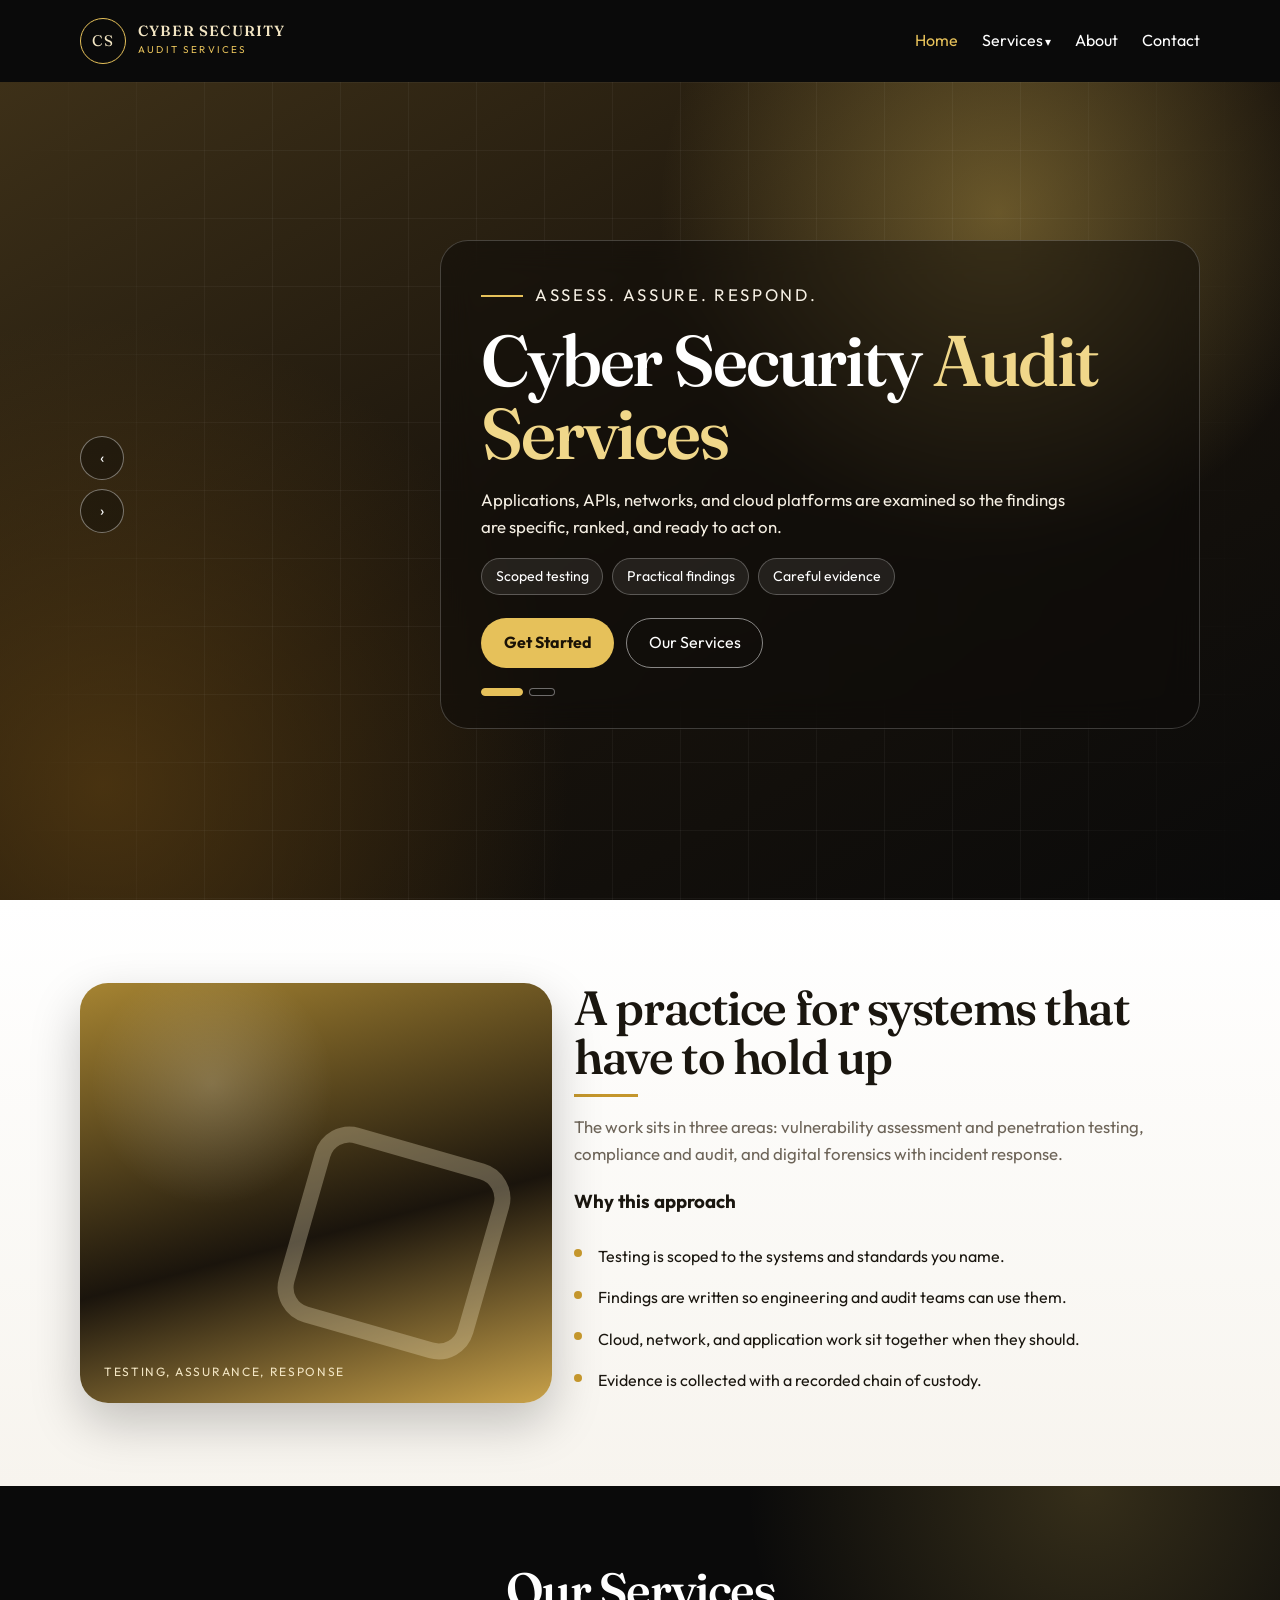
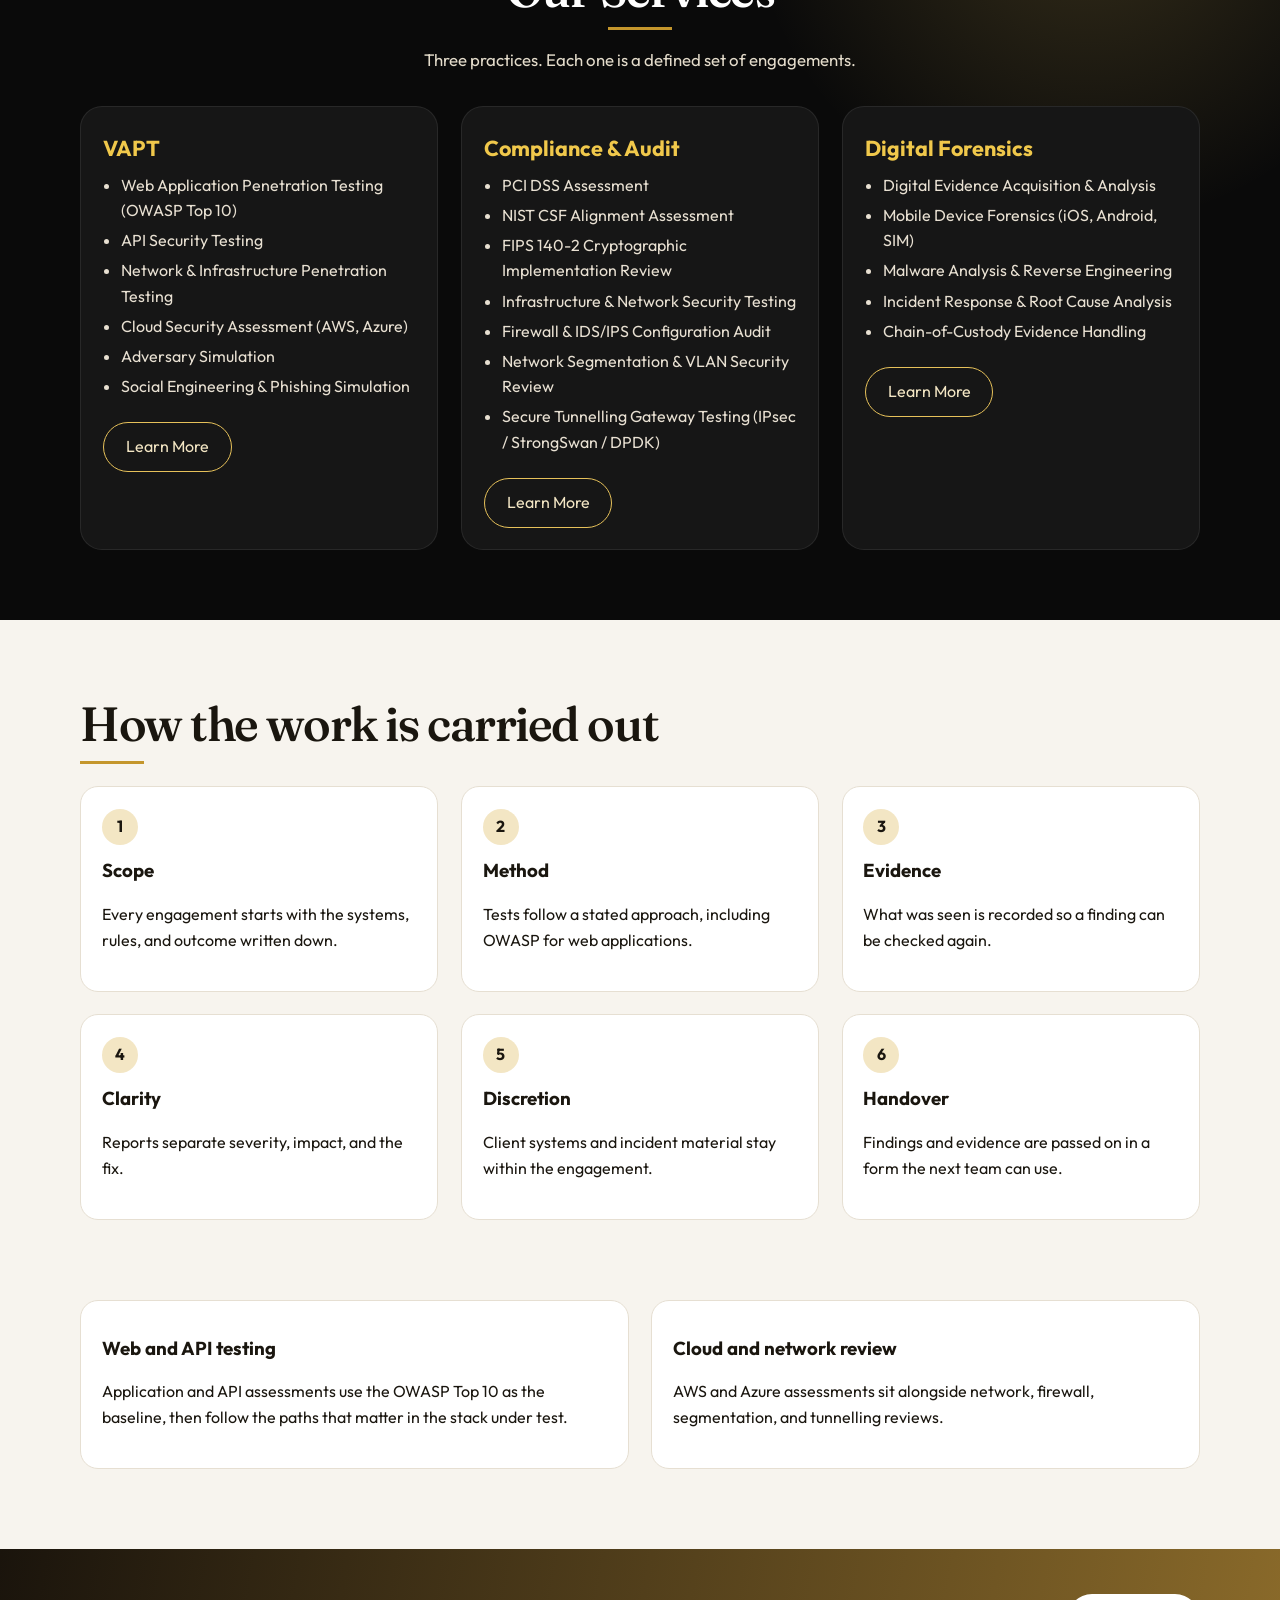
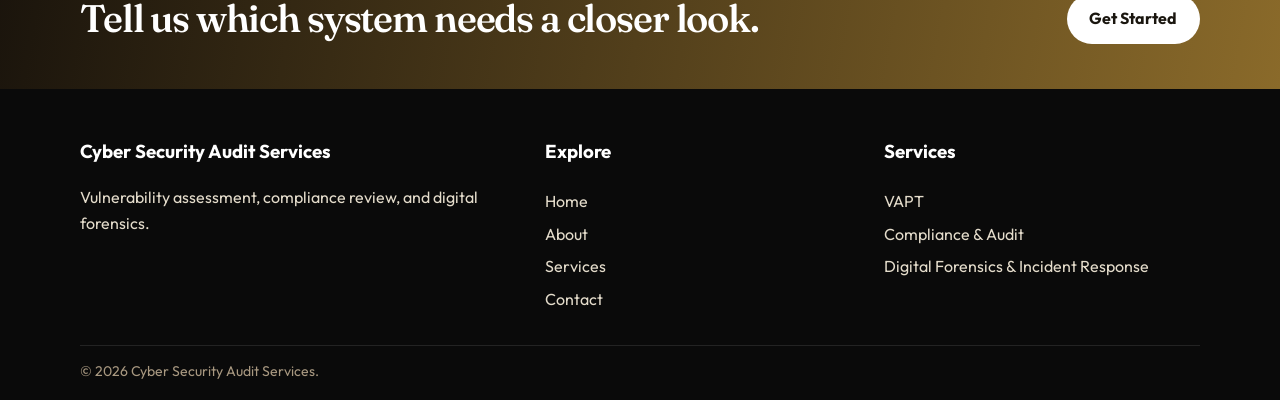
==== index.html @ 21116d9a "Publish the cyber security audit services site. Co-authored-by: Cursor <cursoragent@cursor.com>" ====
<!DOCTYPE html>
<html lang="en">
<head>
  <meta charset="UTF-8">
  <meta name="viewport" content="width=device-width, initial-scale=1">
  <title>Cyber Security Audit Services</title>
  <link rel="preconnect" href="https://fonts.googleapis.com">
  <link rel="preconnect" href="https://fonts.gstatic.com" crossorigin>
  <link href="https://fonts.googleapis.com/css2?family=Fraunces:opsz,wght@9..144,560&family=Outfit:wght@400;600;700&display=swap" rel="stylesheet">
  <link rel="stylesheet" href="css/styles.css">
</head>
<body>
  <header class="site-header">
    <div class="wrap">
      <a class="brand" href="index.html">
        <span class="mark">CS</span>
        <span class="word"><strong>CYBER SECURITY</strong><small>AUDIT SERVICES</small></span>
      </a>
      <button class="menu-toggle" type="button" aria-expanded="false" aria-label="Open menu">☰</button>
      <nav class="nav">
        <a class="active" href="index.html">Home</a>
        <div class="menu">
          <button type="button">Services</button>
          <div class="dropdown">
            <div class="submenu">
              <button type="button">Cyber Security Services</button>
              <div class="flyout">
                <a href="services.html#vapt">VAPT</a>
                <a href="services.html#compliance">Compliance &amp; Audit</a>
                <a href="services.html#forensics">Digital Forensics &amp; Incident Response</a>
              </div>
            </div>
          </div>
        </div>
        <a href="about.html">About</a>
        <a href="contact.html">Contact</a>
      </nav>
    </div>
  </header>

  <section class="hero">
    <div class="wrap hero-layout">
      <div class="slider-ui">
        <button type="button" data-slide="-1" aria-label="Previous slide">‹</button>
        <button type="button" data-slide="1" aria-label="Next slide">›</button>
      </div>
      <div class="hero-card">
        <article class="slide active">
          <p class="kicker">Assess. Assure. Respond.</p>
          <h1>Cyber Security <em>Audit Services</em></h1>
          <p>Applications, APIs, networks, and cloud platforms are examined so the findings are specific, ranked, and ready to act on.</p>
          <div class="pills">
            <span>Scoped testing</span>
            <span>Practical findings</span>
            <span>Careful evidence</span>
          </div>
        </article>
        <article class="slide">
          <p class="kicker">When something goes wrong</p>
          <h1>Forensics and response you can <em>stand behind</em></h1>
          <p>From acquisition through root cause, evidence stays intact and the account of an incident stays clear enough to use.</p>
          <div class="pills">
            <span>Mobile forensics</span>
            <span>Malware analysis</span>
            <span>Chain of custody</span>
          </div>
        </article>
        <div class="actions">
          <a class="btn btn-fill" href="contact.html">Get Started</a>
          <a class="btn btn-ghost" href="services.html">Our Services</a>
        </div>
        <div class="dots" aria-label="Slides">
          <button type="button" aria-current="true" aria-label="Slide 1"></button>
          <button type="button" aria-label="Slide 2"></button>
        </div>
      </div>
    </div>
  </section>

  <section class="welcome">
    <div class="wrap welcome-grid">
      <div class="panel"><span>Testing, assurance, response</span></div>
      <div>
        <h2>A practice for systems that have to hold up</h2>
        <hr class="rule">
        <p class="lead">The work sits in three areas: vulnerability assessment and penetration testing, compliance and audit, and digital forensics with incident response.</p>
        <h3>Why this approach</h3>
        <ul class="checks">
          <li>Testing is scoped to the systems and standards you name.</li>
          <li>Findings are written so engineering and audit teams can use them.</li>
          <li>Cloud, network, and application work sit together when they should.</li>
          <li>Evidence is collected with a recorded chain of custody.</li>
        </ul>
      </div>
    </div>
  </section>

  <section class="services">
    <div class="wrap">
      <div class="center">
        <h2>Our Services</h2>
        <hr class="rule">
        <p class="lead">Three practices. Each one is a defined set of engagements.</p>
      </div>
      <div class="service-grid">
        <article class="card">
          <h3>VAPT</h3>
          <ul>
            <li>Web Application Penetration Testing (OWASP Top 10)</li>
            <li>API Security Testing</li>
            <li>Network &amp; Infrastructure Penetration Testing</li>
            <li>Cloud Security Assessment (AWS, Azure)</li>
            <li>Adversary Simulation</li>
            <li>Social Engineering &amp; Phishing Simulation</li>
          </ul>
          <a class="btn btn-line" href="services.html#vapt">Learn More</a>
        </article>
        <article class="card">
          <h3>Compliance &amp; Audit</h3>
          <ul>
            <li>PCI DSS Assessment</li>
            <li>NIST CSF Alignment Assessment</li>
            <li>FIPS 140-2 Cryptographic Implementation Review</li>
            <li>Infrastructure &amp; Network Security Testing</li>
            <li>Firewall &amp; IDS/IPS Configuration Audit</li>
            <li>Network Segmentation &amp; VLAN Security Review</li>
            <li>Secure Tunnelling Gateway Testing (IPsec / StrongSwan / DPDK)</li>
          </ul>
          <a class="btn btn-line" href="services.html#compliance">Learn More</a>
        </article>
        <article class="card">
          <h3>Digital Forensics</h3>
          <ul>
            <li>Digital Evidence Acquisition &amp; Analysis</li>
            <li>Mobile Device Forensics (iOS, Android, SIM)</li>
            <li>Malware Analysis &amp; Reverse Engineering</li>
            <li>Incident Response &amp; Root Cause Analysis</li>
            <li>Chain-of-Custody Evidence Handling</li>
          </ul>
          <a class="btn btn-line" href="services.html#forensics">Learn More</a>
        </article>
      </div>
    </div>
  </section>

  <section class="principles">
    <div class="wrap">
      <h2>How the work is carried out</h2>
      <hr class="rule">
      <div class="principles-grid">
        <article class="principle"><div class="num">1</div><h3>Scope</h3><p>Every engagement starts with the systems, rules, and outcome written down.</p></article>
        <article class="principle"><div class="num">2</div><h3>Method</h3><p>Tests follow a stated approach, including OWASP for web applications.</p></article>
        <article class="principle"><div class="num">3</div><h3>Evidence</h3><p>What was seen is recorded so a finding can be checked again.</p></article>
        <article class="principle"><div class="num">4</div><h3>Clarity</h3><p>Reports separate severity, impact, and the fix.</p></article>
        <article class="principle"><div class="num">5</div><h3>Discretion</h3><p>Client systems and incident material stay within the engagement.</p></article>
        <article class="principle"><div class="num">6</div><h3>Handover</h3><p>Findings and evidence are passed on in a form the next team can use.</p></article>
      </div>
    </div>
  </section>

  <section class="spotlight">
    <div class="wrap split">
      <article class="feature">
        <h3>Web and API testing</h3>
        <p>Application and API assessments use the OWASP Top 10 as the baseline, then follow the paths that matter in the stack under test.</p>
      </article>
      <article class="feature">
        <h3>Cloud and network review</h3>
        <p>AWS and Azure assessments sit alongside network, firewall, segmentation, and tunnelling reviews.</p>
      </article>
    </div>
  </section>

  <section class="band">
    <div class="wrap">
      <h2>Tell us which system needs a closer look.</h2>
      <a class="btn btn-fill" href="contact.html">Get Started</a>
    </div>
  </section>

  <footer class="site-footer">
    <div class="wrap footer-grid">
      <div>
        <h3>Cyber Security Audit Services</h3>
        <p>Vulnerability assessment, compliance review, and digital forensics.</p>
      </div>
      <div>
        <h3>Explore</h3>
        <a href="index.html">Home</a>
        <a href="about.html">About</a>
        <a href="services.html">Services</a>
        <a href="contact.html">Contact</a>
      </div>
      <div>
        <h3>Services</h3>
        <a href="services.html#vapt">VAPT</a>
        <a href="services.html#compliance">Compliance &amp; Audit</a>
        <a href="services.html#forensics">Digital Forensics &amp; Incident Response</a>
      </div>
    </div>
    <div class="wrap legal">© 2026 Cyber Security Audit Services.</div>
  </footer>
  <script src="js/main.js"></script>
</body>
</html>
---- css/styles.css ----
:root {
  --ink: #1a160f;
  --deep: #0a0a0a;
  --navy: #111111;
  --panel: #161616;
  --steel: #c4962c;
  --steel-2: #e6c15a;
  --ice: #f3e6c4;
  --paper: #f7f4ee;
  --line: #e6dfd2;
  --muted: #6d6458;
  --white: #fbf8f2;
  --header: 82px;
  --shadow: 0 20px 50px rgba(0, 0, 0, 0.22);
}

* { box-sizing: border-box; }
html { scroll-behavior: smooth; }
body {
  margin: 0;
  color: var(--ink);
  background: var(--paper);
  font-family: Outfit, "Segoe UI", sans-serif;
  line-height: 1.6;
}
a { color: inherit; text-decoration: none; }
button, input, select, textarea { font: inherit; }
img { max-width: 100%; }

.wrap {
  width: min(1120px, calc(100% - 2.5rem));
  margin: 0 auto;
}

.site-header {
  position: sticky;
  top: 0;
  z-index: 30;
  height: var(--header);
  display: flex;
  align-items: center;
  overflow: visible;
  background: var(--deep);
  color: var(--white);
}
.site-header .wrap {
  display: flex;
  align-items: center;
  justify-content: space-between;
  gap: 1rem;
}
.brand {
  display: flex;
  align-items: center;
  gap: 0.75rem;
  color: var(--ice);
}
.mark {
  width: 46px;
  height: 46px;
  border: 1.5px solid var(--steel-2);
  border-radius: 50%;
  display: grid;
  place-items: center;
  font-family: Fraunces, Georgia, serif;
  font-size: 0.95rem;
  letter-spacing: 0.04em;
}
.brand strong {
  display: block;
  font-family: Fraunces, Georgia, serif;
  font-weight: 560;
  font-size: 0.92rem;
  letter-spacing: 0.08em;
  line-height: 1.05;
}
.brand small {
  display: block;
  margin-top: 0.15rem;
  letter-spacing: 0.22em;
  font-size: 0.62rem;
  color: var(--steel-2);
}
.nav {
  display: flex;
  align-items: center;
  gap: 1.5rem;
}
.nav > a, .menu > button {
  color: white;
  background: none;
  border: 0;
  padding: 0.35rem 0;
  cursor: pointer;
}
.nav > a:hover, .menu > button:hover, .nav > a.active { color: var(--steel-2); }
.menu { position: relative; }
.menu > button::after { content: " ▾"; font-size: 0.72rem; }
.menu::before {
  content: "";
  position: absolute;
  left: 0;
  right: 0;
  top: 100%;
  height: 0.85rem;
}
.dropdown {
  display: none;
  position: absolute;
  top: calc(100% + 0.55rem);
  right: 0;
  z-index: 80;
  min-width: 280px;
  padding: 0.45rem;
  background: white;
  color: var(--ink);
  border-radius: 14px;
  box-shadow: var(--shadow);
}
.menu:hover > .dropdown, .menu:focus-within > .dropdown, .menu.open > .dropdown { display: block; }
.dropdown a, .submenu > button {
  display: flex;
  justify-content: space-between;
  align-items: center;
  width: 100%;
  color: var(--ink);
  background: none;
  border: 0;
  text-align: left;
  padding: 0.7rem 0.8rem;
  border-radius: 10px;
  cursor: pointer;
}
.dropdown a:hover, .submenu > button:hover, .submenu:hover > button, .submenu.open > button {
  background: var(--paper);
  color: var(--steel);
}
.submenu > button::after { content: "›"; color: var(--steel); }
.flyout { display: none; padding: 0 0 0.25rem 0.45rem; }
.submenu:hover > .flyout, .submenu:focus-within > .flyout, .submenu.open > .flyout { display: grid; }
.menu-toggle {
  display: none;
  width: 44px;
  height: 44px;
  border-radius: 10px;
  border: 1px solid rgba(255,255,255,.28);
  background: transparent;
  color: white;
  cursor: pointer;
}

.hero {
  position: relative;
  min-height: calc(100vh - var(--header));
  display: grid;
  align-items: center;
  padding: 3.2rem 0 4rem;
  background:
    radial-gradient(circle at 78% 16%, rgba(230, 193, 90, 0.38), transparent 28%),
    radial-gradient(circle at 8% 86%, rgba(90, 62, 18, 0.72), transparent 34%),
    linear-gradient(150deg, #3d3018 0%, #1a140c 48%, #0a0a0a 100%);
  overflow: hidden;
}
.hero::before {
  content: "";
  position: absolute;
  inset: 0;
  background-image:
    linear-gradient(rgba(255,255,255,.045) 1px, transparent 1px),
    linear-gradient(90deg, rgba(255,255,255,.045) 1px, transparent 1px);
  background-size: 68px 68px;
  mask-image: linear-gradient(90deg, transparent, #000 18%, #000 80%, transparent);
}
.hero-layout {
  position: relative;
  display: grid;
  grid-template-columns: auto minmax(0, 760px);
  gap: 1.4rem;
  align-items: center;
}
.slider-ui { display: grid; gap: 0.55rem; }
.slider-ui button, .dots button {
  border: 1px solid rgba(255,255,255,.4);
  background: rgba(12, 10, 8, 0.4);
  color: white;
  cursor: pointer;
}
.slider-ui button {
  width: 44px;
  height: 44px;
  border-radius: 50%;
}
.hero-card {
  padding: 2.6rem 2.5rem 2rem;
  border-radius: 28px;
  background: rgba(12, 10, 8, 0.5);
  border: 1px solid rgba(255,255,255,.2);
  backdrop-filter: blur(16px);
  color: white;
}
.kicker {
  display: flex;
  align-items: center;
  gap: 0.75rem;
  margin: 0 0 0.9rem;
  color: var(--ice);
  letter-spacing: 0.16em;
  text-transform: uppercase;
  font-size: 0.76rem;
}
.kicker::before {
  content: "";
  width: 42px;
  height: 2px;
  background: var(--steel-2);
}
h1, h2 {
  font-family: Fraunces, Georgia, serif;
  font-weight: 560;
  letter-spacing: -0.03em;
  line-height: 1.02;
}
.hero h1 {
  margin: 0;
  font-size: clamp(2.7rem, 5.6vw, 4.6rem);
}
.hero h1 em, .page-hero h1 em {
  font-style: normal;
  color: #f0d78a;
}
.hero-card p { max-width: 38rem; color: #f6f0e4; font-size: 1.05rem; }
.pills { display: flex; flex-wrap: wrap; gap: 0.55rem; margin: 1.1rem 0 1.4rem; }
.pills span {
  border: 1px solid rgba(255,255,255,.25);
  background: rgba(255,255,255,.08);
  border-radius: 999px;
  padding: 0.4rem 0.85rem;
  font-size: 0.88rem;
}
.actions { display: flex; flex-wrap: wrap; gap: 0.75rem; }
.btn {
  display: inline-flex;
  align-items: center;
  justify-content: center;
  min-height: 48px;
  padding: 0.7rem 1.35rem;
  border-radius: 999px;
  border: 1.5px solid transparent;
  cursor: pointer;
}
.btn-fill { background: var(--steel-2); color: #1a1206; font-weight: 700; }
.btn-fill:hover { background: #f3d98a; }
.btn-ghost { border-color: rgba(255,255,255,.5); color: white; }
.btn-ghost:hover { background: rgba(255,255,255,.08); }
.btn-line { border-color: var(--steel-2); color: var(--ice); }
.btn-line:hover { background: rgba(230, 193, 90, 0.16); }
.dots { display: flex; gap: 0.4rem; margin-top: 1.3rem; }
.dots button { width: 26px; height: 8px; border-radius: 999px; }
.dots button[aria-current="true"] { width: 42px; background: var(--steel-2); border-color: var(--steel-2); }
.slide { display: none; }
.slide.active { display: block; }

.welcome { padding: 5.2rem 0; background: linear-gradient(#fff, var(--paper)); }
.welcome-grid, .split, .service-grid, .principles-grid, .detail-grid, .footer-grid {
  display: grid;
  gap: 1.4rem;
}
.welcome-grid { grid-template-columns: 0.86fr 1.14fr; align-items: center; }
.panel {
  min-height: 420px;
  border-radius: 28px;
  position: relative;
  overflow: hidden;
  box-shadow: var(--shadow);
  background:
    radial-gradient(circle at 28% 24%, rgba(255,255,255,.18), transparent 26%),
    linear-gradient(165deg, #a68432, #1a140c 58%, #c9a24a);
}
.panel::after {
  content: "";
  position: absolute;
  width: 170px;
  height: 170px;
  right: 12%;
  bottom: 14%;
  border: 16px solid rgba(243, 230, 196, 0.3);
  border-radius: 36px;
  transform: rotate(16deg);
}
.panel span {
  position: absolute;
  left: 1.5rem;
  bottom: 1.4rem;
  color: var(--ice);
  letter-spacing: 0.14em;
  text-transform: uppercase;
  font-size: 0.75rem;
}
h2 { margin: 0 0 0.75rem; font-size: clamp(2rem, 4vw, 3rem); }
.rule { width: 64px; height: 3px; border: 0; background: var(--steel); margin: 0 0 1rem; }
.lead { color: var(--muted); font-size: 1.05rem; }
.checks { list-style: none; margin: 1.2rem 0 0; padding: 0; }
.checks li { position: relative; padding: 0.5rem 0 0.5rem 1.5rem; }
.checks li::before {
  content: "";
  width: 8px;
  height: 8px;
  border-radius: 50%;
  background: var(--steel);
  position: absolute;
  left: 0;
  top: 0.85rem;
}

.services {
  padding: 5rem 0 4.4rem;
  color: white;
  background:
    radial-gradient(circle at 85% 0%, rgba(230, 193, 90, 0.2), transparent 26%),
    var(--deep);
}
.center { text-align: center; }
.center .rule { margin-inline: auto; }
.services .lead { color: #e4dccb; }
.service-grid { grid-template-columns: repeat(3, 1fr); margin-top: 2rem; }
.card {
  background: var(--panel);
  border: 1px solid rgba(255,255,255,.08);
  border-radius: 22px;
  padding: 1.5rem 1.4rem 1.3rem;
}
.card h3 { margin: 0 0 0.45rem; color: #f0c84b; font-size: 1.35rem; }
.card p, .card li { color: #e8e0d2; }
.card ul { margin: 0 0 1rem; padding-left: 1.1rem; }
.card li { margin: 0.28rem 0; }
.card .btn { margin-top: 0.4rem; }

.principles { padding: 5rem 0; }
.principles-grid { grid-template-columns: repeat(3, 1fr); margin-top: 1.4rem; }
.principle, .offer, .feature {
  background: white;
  border: 1px solid var(--line);
  border-radius: 18px;
}
.principle, .feature { padding: 1.35rem 1.3rem; }
.principle h3, .feature h3 { margin: 0.7rem 0 0.3rem; }
.num {
  width: 36px;
  height: 36px;
  border-radius: 50%;
  display: grid;
  place-items: center;
  background: var(--ice);
  color: var(--ink);
  font-weight: 700;
}
.spotlight { padding: 0 0 5rem; }
.split { grid-template-columns: 1fr 1fr; }

.band {
  background: linear-gradient(100deg, #1a140c, #8a6a2a);
  color: white;
  padding: 2.8rem 0;
}
.band .wrap { display: flex; justify-content: space-between; gap: 1rem; align-items: center; }
.band h2 { margin: 0; font-size: clamp(1.7rem, 3vw, 2.4rem); }
.band .btn-fill { background: white; color: var(--ink); }

.page-hero {
  padding: 4rem 0 3rem;
  color: white;
  background: linear-gradient(155deg, #1c160e, #3a2c16 55%, #0a0a0a);
}
.page-hero h1 { margin: 0 0 0.6rem; font-size: clamp(2.3rem, 5vw, 3.8rem); }
.page-hero p { max-width: 40rem; color: #efe6d4; }
.page { padding: 3.4rem 0 4.4rem; }
.detail { margin-bottom: 2.4rem; scroll-margin-top: 100px; }
.detail h2 { font-size: clamp(1.8rem, 3vw, 2.5rem); }
.detail-grid { grid-template-columns: 1fr 1fr; }
.offer { padding: 1rem 1.1rem; }

.form {
  display: grid;
  gap: 0.85rem;
  max-width: 720px;
  background: white;
  border: 1px solid var(--line);
  border-radius: 22px;
  padding: 1.4rem;
}
label { font-weight: 650; font-size: 0.92rem; }
input, select, textarea {
  width: 100%;
  margin-top: 0.3rem;
  padding: 0.75rem 0.85rem;
  border: 1px solid var(--line);
  border-radius: 12px;
  background: var(--paper);
}
textarea { min-height: 140px; resize: vertical; }
.note {
  display: none;
  max-width: 720px;
  margin-bottom: 0.8rem;
  padding: 0.85rem 1rem;
  border-radius: 12px;
  background: var(--ice);
}

.site-footer { background: var(--deep); color: #e4dccb; padding: 3rem 0 1.1rem; }
.footer-grid { grid-template-columns: 1.4fr 1fr 1fr; }
.site-footer h3 { margin-top: 0; color: white; }
.site-footer a { display: block; padding: 0.22rem 0; }
.site-footer a:hover { color: var(--steel-2); }
.legal {
  margin-top: 1.8rem;
  padding-top: 0.9rem;
  border-top: 1px solid rgba(255,255,255,.1);
  color: #a89880;
  font-size: 0.88rem;
}

@media (max-width: 860px) {
  .menu-toggle { display: grid; place-items: center; }
  .nav {
    display: none;
    position: absolute;
    top: var(--header);
    left: 0;
    right: 0;
    flex-direction: column;
    align-items: flex-start;
    gap: 0.35rem;
    padding: 0.8rem 1.2rem 1.2rem;
    background: #111111;
  }
  .nav.open { display: flex; }
  .dropdown, .flyout { position: static; min-width: 0; box-shadow: none; background: transparent; }
  .dropdown a, .submenu > button { color: var(--ice); }
  .flyout { padding-left: 0.8rem; }
  .hero-layout, .welcome-grid, .service-grid, .principles-grid, .split, .detail-grid, .footer-grid, .band .wrap {
    grid-template-columns: 1fr;
  }
  .slider-ui { display: none; }
  .hero-card { padding: 1.5rem 1.15rem 1.2rem; }
  .panel { min-height: 210px; }
  .brand strong { font-size: 0.78rem; letter-spacing: 0.05em; }
}
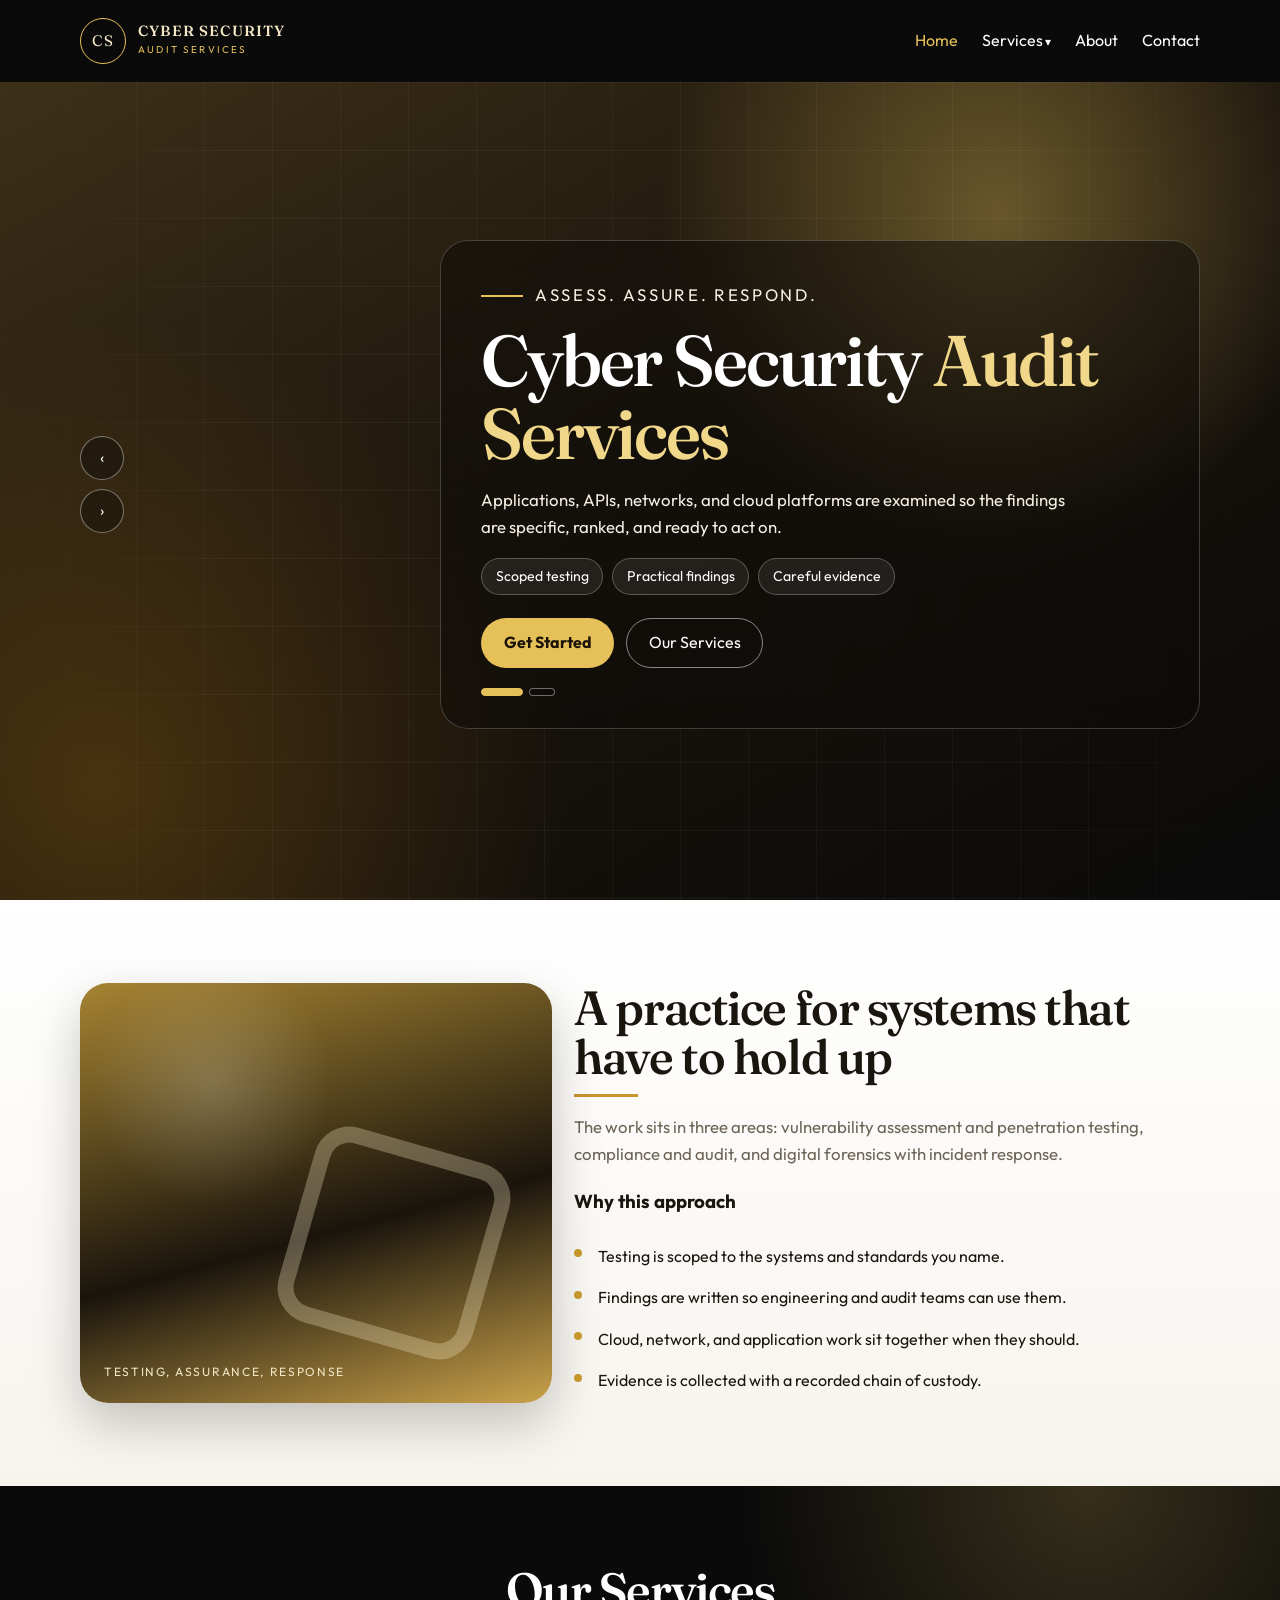
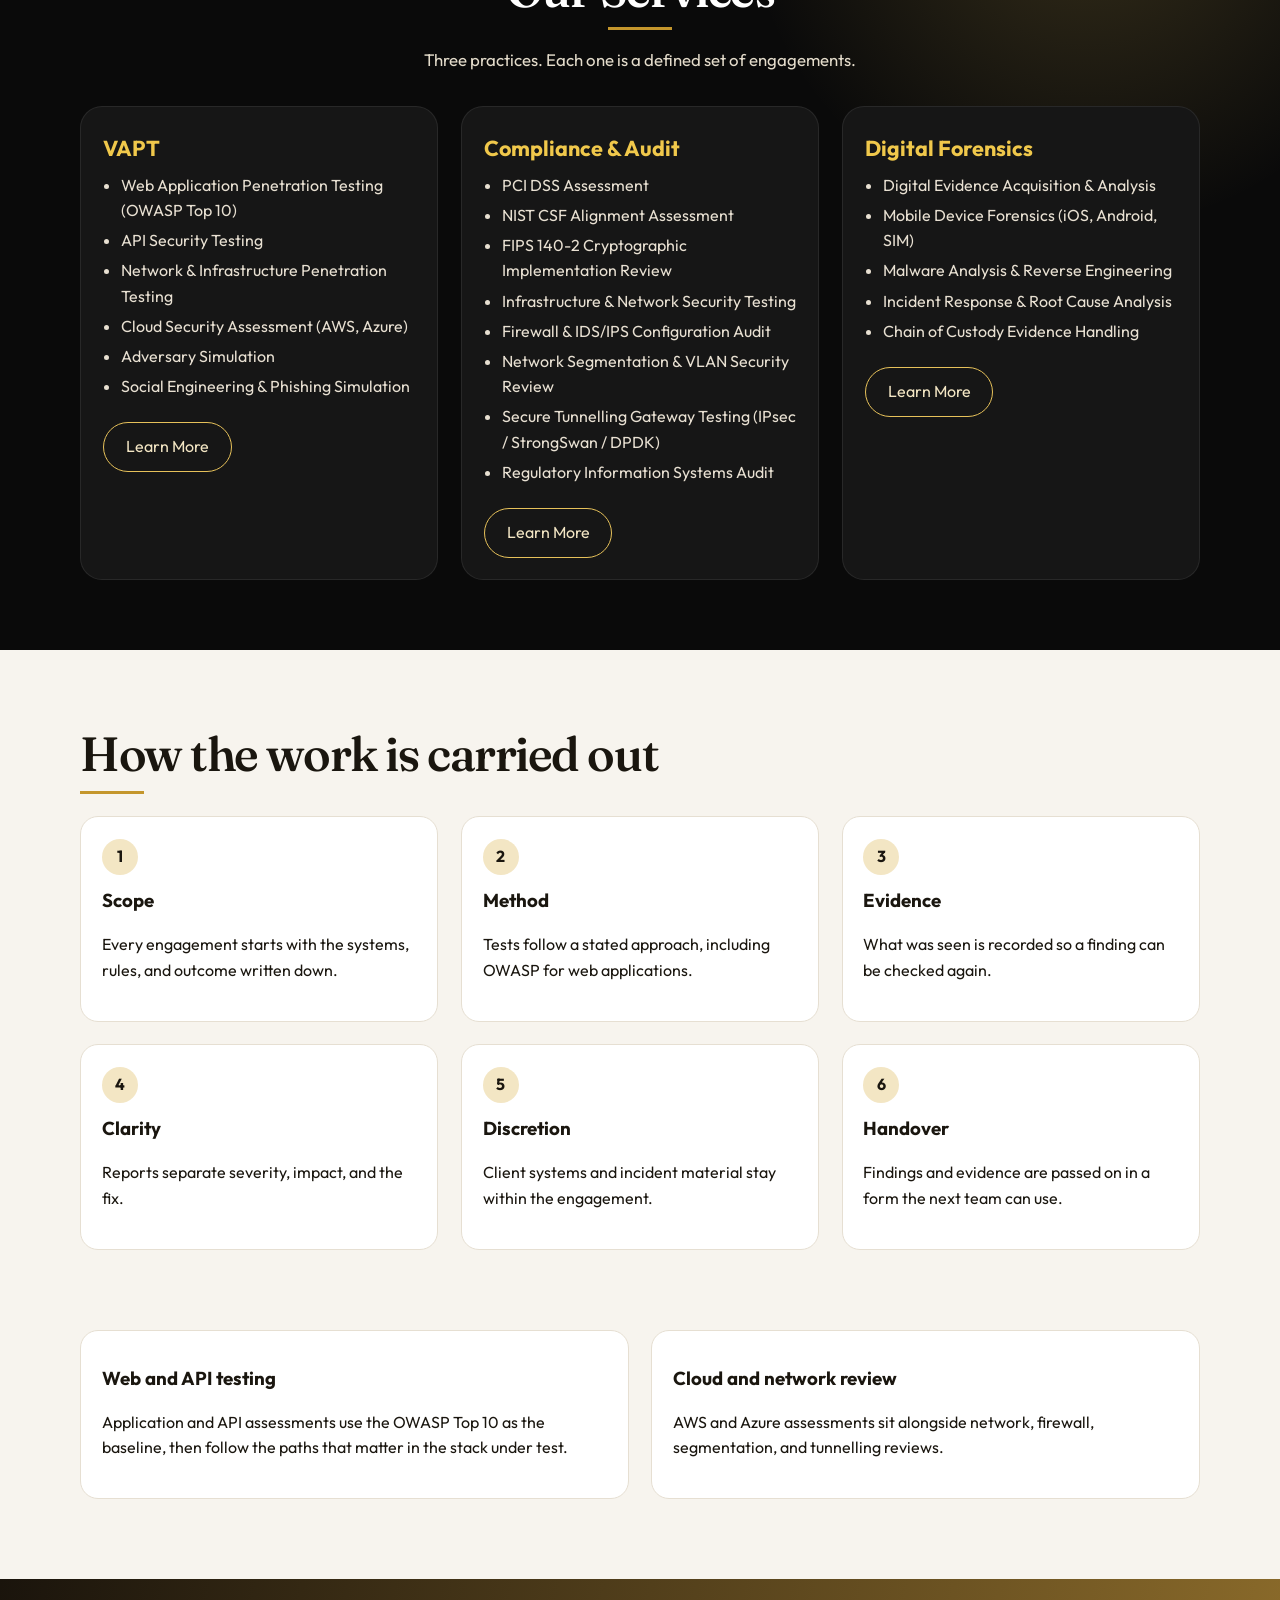
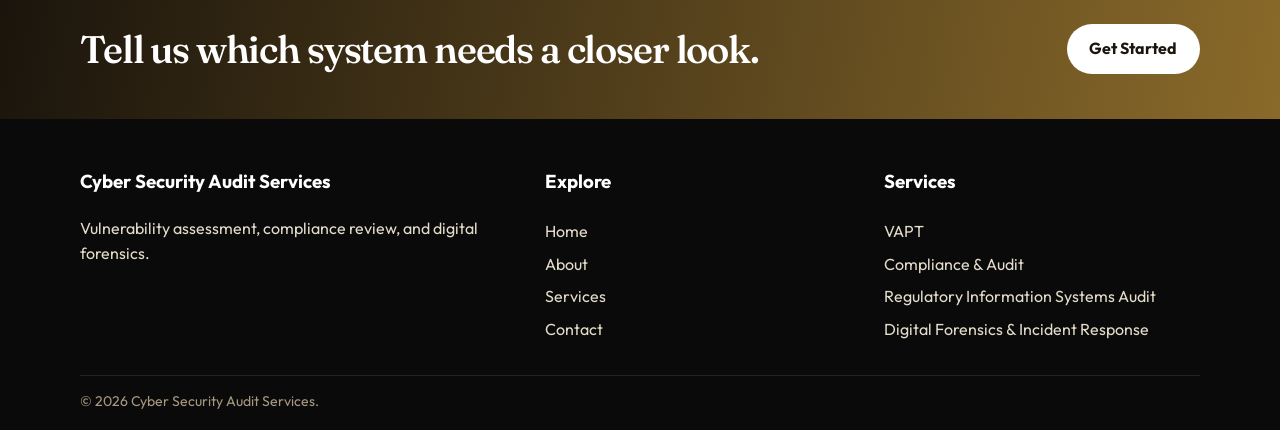
==== commit 94a2dcaf: "Add the regulatory audit section and a page Cutlass can paste into their site. Co-authored-by: Curso" ====
--- a/index.html
+++ b/index.html
@@ -27,6 +27,7 @@
               <div class="flyout">
                 <a href="services.html#vapt">VAPT</a>
                 <a href="services.html#compliance">Compliance &amp; Audit</a>
+                <a href="services.html#regulatory">Regulatory IS Audit</a>
                 <a href="services.html#forensics">Digital Forensics &amp; Incident Response</a>
               </div>
             </div>
@@ -125,6 +126,7 @@
             <li>Firewall &amp; IDS/IPS Configuration Audit</li>
             <li>Network Segmentation &amp; VLAN Security Review</li>
             <li>Secure Tunnelling Gateway Testing (IPsec / StrongSwan / DPDK)</li>
+            <li>Regulatory Information Systems Audit</li>
           </ul>
           <a class="btn btn-line" href="services.html#compliance">Learn More</a>
         </article>
@@ -135,7 +137,7 @@
             <li>Mobile Device Forensics (iOS, Android, SIM)</li>
             <li>Malware Analysis &amp; Reverse Engineering</li>
             <li>Incident Response &amp; Root Cause Analysis</li>
-            <li>Chain-of-Custody Evidence Handling</li>
+            <li>Chain of Custody Evidence Handling</li>
           </ul>
           <a class="btn btn-line" href="services.html#forensics">Learn More</a>
         </article>
@@ -195,6 +197,7 @@
         <h3>Services</h3>
         <a href="services.html#vapt">VAPT</a>
         <a href="services.html#compliance">Compliance &amp; Audit</a>
+        <a href="services.html#regulatory">Regulatory Information Systems Audit</a>
         <a href="services.html#forensics">Digital Forensics &amp; Incident Response</a>
       </div>
     </div>
--- a/css/styles.css
+++ b/css/styles.css
@@ -378,6 +378,32 @@
 .detail h2 { font-size: clamp(1.8rem, 3vw, 2.5rem); }
 .detail-grid { grid-template-columns: 1fr 1fr; }
 .offer { padding: 1rem 1.1rem; }
+.regulator-list, .deliver-grid { display: grid; gap: 0.9rem; margin-top: 1.2rem; }
+.deliver-grid { grid-template-columns: 1fr 1fr; }
+.regulator, .deliver {
+  background: white;
+  border: 1px solid var(--line);
+  border-radius: 16px;
+  padding: 1.05rem 1.15rem;
+}
+.regulator { border-left: 4px solid var(--steel-2); }
+.regulator h3, .deliver h3 { margin: 0 0 0.35rem; font-size: 1.05rem; }
+.regulator p, .deliver p { margin: 0; color: var(--muted); }
+.assure {
+  margin-top: 1.4rem;
+  padding: 1.25rem 1.35rem;
+  border-radius: 16px;
+  background: #1a140c;
+  color: var(--ice);
+}
+.assure p { margin: 0; }
+.spaced { margin-top: 2.2rem; }
+.fineprint {
+  margin: 1rem 0 0;
+  color: var(--muted);
+  font-size: 0.92rem;
+  font-style: italic;
+}
 
 .form {
   display: grid;
@@ -438,7 +464,7 @@
   .dropdown, .flyout { position: static; min-width: 0; box-shadow: none; background: transparent; }
   .dropdown a, .submenu > button { color: var(--ice); }
   .flyout { padding-left: 0.8rem; }
-  .hero-layout, .welcome-grid, .service-grid, .principles-grid, .split, .detail-grid, .footer-grid, .band .wrap {
+  .hero-layout, .welcome-grid, .service-grid, .principles-grid, .split, .detail-grid, .footer-grid, .band .wrap, .deliver-grid {
     grid-template-columns: 1fr;
   }
   .slider-ui { display: none; }
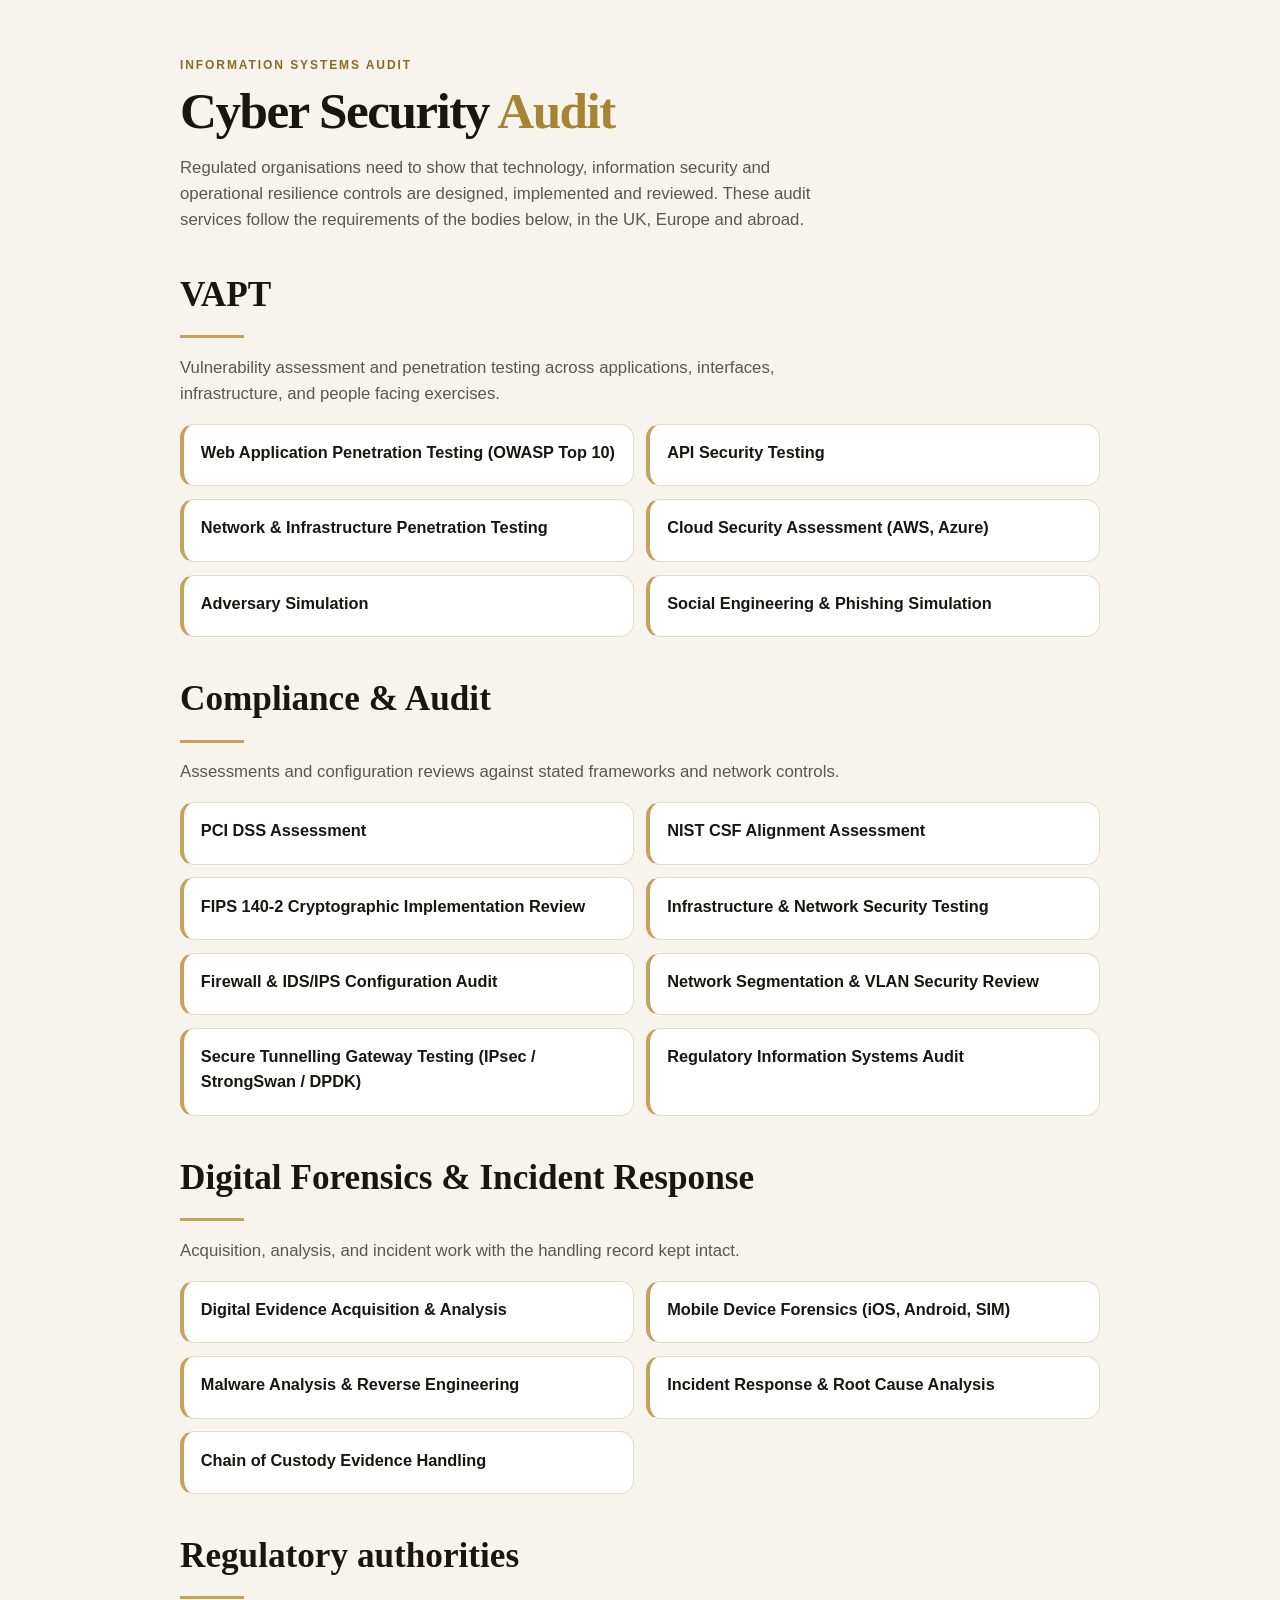
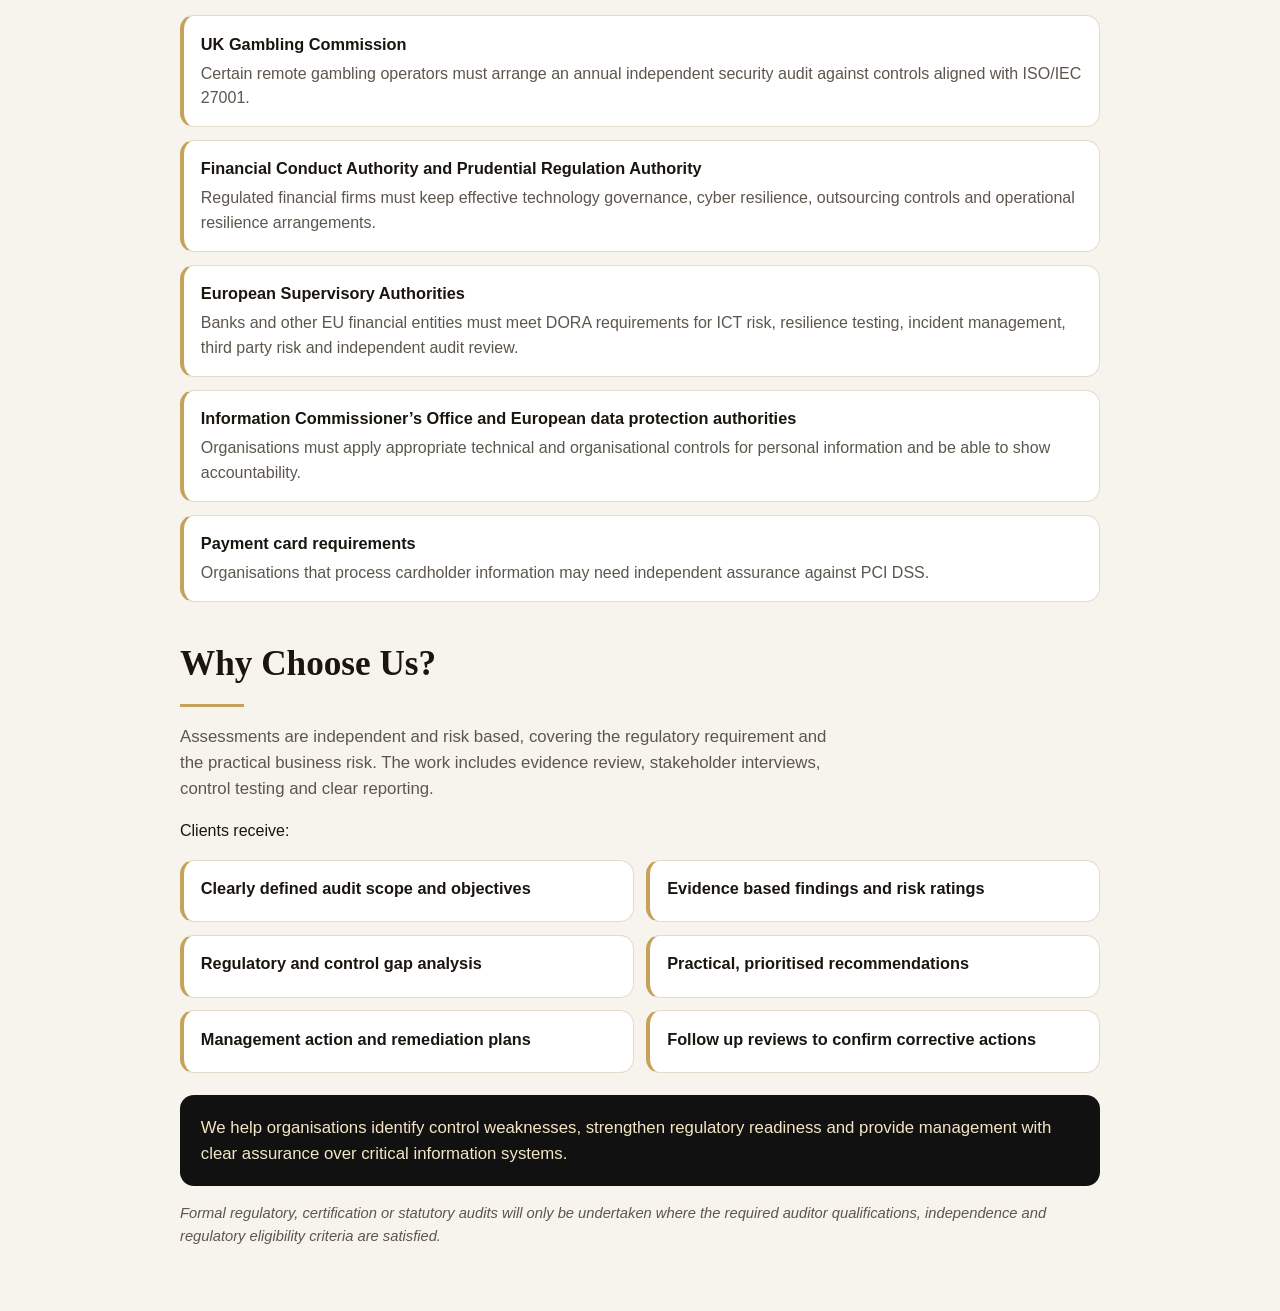
==== commit 5e1dd208: "Serve the audit page at the site root. Co-authored-by: Cursor <cursoragent@cursor.com>" ====
--- a/index.html
+++ b/index.html
@@ -3,206 +3,169 @@
 <head>
   <meta charset="UTF-8">
   <meta name="viewport" content="width=device-width, initial-scale=1">
-  <title>Cyber Security Audit Services</title>
-  <link rel="preconnect" href="https://fonts.googleapis.com">
-  <link rel="preconnect" href="https://fonts.gstatic.com" crossorigin>
-  <link href="https://fonts.googleapis.com/css2?family=Fraunces:opsz,wght@9..144,560&family=Outfit:wght@400;600;700&display=swap" rel="stylesheet">
-  <link rel="stylesheet" href="css/styles.css">
+  <title>Cyber Security Audit</title>
+  <!--
+    How to add this to the Cutlass site
+    1. In WordPress, create a new page titled "Cyber Security Audit".
+    2. Paste everything inside <main class="csa"> into that page (a Custom HTML block is enough; the styles are included).
+    3. Under Appearance → Menus, add the page to the Services menu, next to Security.
+       Do not replace the existing Security page. That page stays physical security.
+    4. Their theme already supplies the site header, menu and footer. Those are only included below so this file can be opened on its own.
+  -->
+  <style>
+    .csa {
+      --ink: #1a160f;
+      --muted: #5c564c;
+      --gold: #c6a15a;
+      --paper: #f7f4ee;
+      --line: #e4dccb;
+      box-sizing: border-box;
+      margin: 0;
+      padding: 3.5rem 1.25rem 4rem;
+      background: var(--paper);
+      color: var(--ink);
+      font-family: "Segoe UI", sans-serif;
+      line-height: 1.55;
+    }
+    .csa, .csa * { box-sizing: border-box; }
+    .csa-wrap { width: min(920px, 100%); margin: 0 auto; }
+    .csa-kicker {
+      margin: 0 0 0.6rem;
+      color: #8c6a24;
+      letter-spacing: 0.16em;
+      text-transform: uppercase;
+      font-size: 0.75rem;
+      font-weight: 700;
+    }
+    .csa h1 {
+      margin: 0 0 0.8rem;
+      font-family: Georgia, "Times New Roman", serif;
+      font-size: clamp(2.1rem, 4vw, 3.2rem);
+      font-weight: 560;
+      letter-spacing: -0.03em;
+      line-height: 1.05;
+    }
+    .csa h1 span { color: #a68432; }
+    .csa-lead { max-width: 42rem; color: var(--muted); font-size: 1.05rem; }
+    .csa h2 {
+      margin: 2.2rem 0 0.8rem;
+      font-family: Georgia, "Times New Roman", serif;
+      font-size: clamp(1.6rem, 3vw, 2.2rem);
+      font-weight: 560;
+    }
+    .csa-rule { width: 64px; height: 3px; margin: 0 0 1rem; border: 0; background: var(--gold); }
+    .csa-list, .csa-grid { display: grid; gap: 0.8rem; margin: 1rem 0 0; padding: 0; list-style: none; }
+    .csa-grid { grid-template-columns: 1fr 1fr; }
+    .csa-card {
+      background: #fff;
+      border: 1px solid var(--line);
+      border-left: 4px solid var(--gold);
+      border-radius: 14px;
+      padding: 0.95rem 1.05rem;
+    }
+    .csa-card h3 { margin: 0 0 0.3rem; font-size: 1.02rem; }
+    .csa-card p { margin: 0; color: var(--muted); }
+    .csa-close {
+      margin-top: 1.4rem;
+      padding: 1.2rem 1.3rem;
+      border-radius: 14px;
+      background: #111;
+      color: #f3e6c4;
+    }
+    .csa-close p { margin: 0; font-size: 1.05rem; }
+    .csa-note { margin: 1rem 0 0; color: var(--muted); font-size: 0.92rem; font-style: italic; }
+    @media (max-width: 720px) {
+      .csa-grid { grid-template-columns: 1fr; }
+    }
+  </style>
 </head>
-<body>
-  <header class="site-header">
-    <div class="wrap">
-      <a class="brand" href="index.html">
-        <span class="mark">CS</span>
-        <span class="word"><strong>CYBER SECURITY</strong><small>AUDIT SERVICES</small></span>
-      </a>
-      <button class="menu-toggle" type="button" aria-expanded="false" aria-label="Open menu">☰</button>
-      <nav class="nav">
-        <a class="active" href="index.html">Home</a>
-        <div class="menu">
-          <button type="button">Services</button>
-          <div class="dropdown">
-            <div class="submenu">
-              <button type="button">Cyber Security Services</button>
-              <div class="flyout">
-                <a href="services.html#vapt">VAPT</a>
-                <a href="services.html#compliance">Compliance &amp; Audit</a>
-                <a href="services.html#regulatory">Regulatory IS Audit</a>
-                <a href="services.html#forensics">Digital Forensics &amp; Incident Response</a>
-              </div>
-            </div>
-          </div>
-        </div>
-        <a href="about.html">About</a>
-        <a href="contact.html">Contact</a>
-      </nav>
-    </div>
-  </header>
+<body style="margin:0;background:#f7f4ee;">
+  <main class="csa">
+    <div class="csa-wrap">
+      <p class="csa-kicker">Information systems audit</p>
+      <h1>Cyber Security <span>Audit</span></h1>
+      <p class="csa-lead">Regulated organisations need to show that technology, information security and operational resilience controls are designed, implemented and reviewed. These audit services follow the requirements of the bodies below, in the UK, Europe and abroad.</p>
 
-  <section class="hero">
-    <div class="wrap hero-layout">
-      <div class="slider-ui">
-        <button type="button" data-slide="-1" aria-label="Previous slide">‹</button>
-        <button type="button" data-slide="1" aria-label="Next slide">›</button>
-      </div>
-      <div class="hero-card">
-        <article class="slide active">
-          <p class="kicker">Assess. Assure. Respond.</p>
-          <h1>Cyber Security <em>Audit Services</em></h1>
-          <p>Applications, APIs, networks, and cloud platforms are examined so the findings are specific, ranked, and ready to act on.</p>
-          <div class="pills">
-            <span>Scoped testing</span>
-            <span>Practical findings</span>
-            <span>Careful evidence</span>
-          </div>
+      <h2>VAPT</h2>
+      <hr class="csa-rule">
+      <p class="csa-lead">Vulnerability assessment and penetration testing across applications, interfaces, infrastructure, and people facing exercises.</p>
+      <ul class="csa-grid">
+        <li class="csa-card"><h3>Web Application Penetration Testing (OWASP Top 10)</h3></li>
+        <li class="csa-card"><h3>API Security Testing</h3></li>
+        <li class="csa-card"><h3>Network &amp; Infrastructure Penetration Testing</h3></li>
+        <li class="csa-card"><h3>Cloud Security Assessment (AWS, Azure)</h3></li>
+        <li class="csa-card"><h3>Adversary Simulation</h3></li>
+        <li class="csa-card"><h3>Social Engineering &amp; Phishing Simulation</h3></li>
+      </ul>
+
+      <h2>Compliance &amp; Audit</h2>
+      <hr class="csa-rule">
+      <p class="csa-lead">Assessments and configuration reviews against stated frameworks and network controls.</p>
+      <ul class="csa-grid">
+        <li class="csa-card"><h3>PCI DSS Assessment</h3></li>
+        <li class="csa-card"><h3>NIST CSF Alignment Assessment</h3></li>
+        <li class="csa-card"><h3>FIPS 140-2 Cryptographic Implementation Review</h3></li>
+        <li class="csa-card"><h3>Infrastructure &amp; Network Security Testing</h3></li>
+        <li class="csa-card"><h3>Firewall &amp; IDS/IPS Configuration Audit</h3></li>
+        <li class="csa-card"><h3>Network Segmentation &amp; VLAN Security Review</h3></li>
+        <li class="csa-card"><h3>Secure Tunnelling Gateway Testing (IPsec / StrongSwan / DPDK)</h3></li>
+        <li class="csa-card"><h3>Regulatory Information Systems Audit</h3></li>
+      </ul>
+
+      <h2>Digital Forensics &amp; Incident Response</h2>
+      <hr class="csa-rule">
+      <p class="csa-lead">Acquisition, analysis, and incident work with the handling record kept intact.</p>
+      <ul class="csa-grid">
+        <li class="csa-card"><h3>Digital Evidence Acquisition &amp; Analysis</h3></li>
+        <li class="csa-card"><h3>Mobile Device Forensics (iOS, Android, SIM)</h3></li>
+        <li class="csa-card"><h3>Malware Analysis &amp; Reverse Engineering</h3></li>
+        <li class="csa-card"><h3>Incident Response &amp; Root Cause Analysis</h3></li>
+        <li class="csa-card"><h3>Chain of Custody Evidence Handling</h3></li>
+      </ul>
+
+      <h2>Regulatory authorities</h2>
+      <hr class="csa-rule">
+      <div class="csa-list">
+        <article class="csa-card">
+          <h3>UK Gambling Commission</h3>
+          <p>Certain remote gambling operators must arrange an annual independent security audit against controls aligned with ISO/IEC 27001.</p>
         </article>
-        <article class="slide">
-          <p class="kicker">When something goes wrong</p>
-          <h1>Forensics and response you can <em>stand behind</em></h1>
-          <p>From acquisition through root cause, evidence stays intact and the account of an incident stays clear enough to use.</p>
-          <div class="pills">
-            <span>Mobile forensics</span>
-            <span>Malware analysis</span>
-            <span>Chain of custody</span>
-          </div>
+        <article class="csa-card">
+          <h3>Financial Conduct Authority and Prudential Regulation Authority</h3>
+          <p>Regulated financial firms must keep effective technology governance, cyber resilience, outsourcing controls and operational resilience arrangements.</p>
         </article>
-        <div class="actions">
-          <a class="btn btn-fill" href="contact.html">Get Started</a>
-          <a class="btn btn-ghost" href="services.html">Our Services</a>
-        </div>
-        <div class="dots" aria-label="Slides">
-          <button type="button" aria-current="true" aria-label="Slide 1"></button>
-          <button type="button" aria-label="Slide 2"></button>
-        </div>
-      </div>
-    </div>
-  </section>
-
-  <section class="welcome">
-    <div class="wrap welcome-grid">
-      <div class="panel"><span>Testing, assurance, response</span></div>
-      <div>
-        <h2>A practice for systems that have to hold up</h2>
-        <hr class="rule">
-        <p class="lead">The work sits in three areas: vulnerability assessment and penetration testing, compliance and audit, and digital forensics with incident response.</p>
-        <h3>Why this approach</h3>
-        <ul class="checks">
-          <li>Testing is scoped to the systems and standards you name.</li>
-          <li>Findings are written so engineering and audit teams can use them.</li>
-          <li>Cloud, network, and application work sit together when they should.</li>
-          <li>Evidence is collected with a recorded chain of custody.</li>
-        </ul>
-      </div>
-    </div>
-  </section>
-
-  <section class="services">
-    <div class="wrap">
-      <div class="center">
-        <h2>Our Services</h2>
-        <hr class="rule">
-        <p class="lead">Three practices. Each one is a defined set of engagements.</p>
-      </div>
-      <div class="service-grid">
-        <article class="card">
-          <h3>VAPT</h3>
-          <ul>
-            <li>Web Application Penetration Testing (OWASP Top 10)</li>
-            <li>API Security Testing</li>
-            <li>Network &amp; Infrastructure Penetration Testing</li>
-            <li>Cloud Security Assessment (AWS, Azure)</li>
-            <li>Adversary Simulation</li>
-            <li>Social Engineering &amp; Phishing Simulation</li>
-          </ul>
-          <a class="btn btn-line" href="services.html#vapt">Learn More</a>
+        <article class="csa-card">
+          <h3>European Supervisory Authorities</h3>
+          <p>Banks and other EU financial entities must meet DORA requirements for ICT risk, resilience testing, incident management, third party risk and independent audit review.</p>
         </article>
-        <article class="card">
-          <h3>Compliance &amp; Audit</h3>
-          <ul>
-            <li>PCI DSS Assessment</li>
-            <li>NIST CSF Alignment Assessment</li>
-            <li>FIPS 140-2 Cryptographic Implementation Review</li>
-            <li>Infrastructure &amp; Network Security Testing</li>
-            <li>Firewall &amp; IDS/IPS Configuration Audit</li>
-            <li>Network Segmentation &amp; VLAN Security Review</li>
-            <li>Secure Tunnelling Gateway Testing (IPsec / StrongSwan / DPDK)</li>
-            <li>Regulatory Information Systems Audit</li>
-          </ul>
-          <a class="btn btn-line" href="services.html#compliance">Learn More</a>
+        <article class="csa-card">
+          <h3>Information Commissioner’s Office and European data protection authorities</h3>
+          <p>Organisations must apply appropriate technical and organisational controls for personal information and be able to show accountability.</p>
         </article>
-        <article class="card">
-          <h3>Digital Forensics</h3>
-          <ul>
-            <li>Digital Evidence Acquisition &amp; Analysis</li>
-            <li>Mobile Device Forensics (iOS, Android, SIM)</li>
-            <li>Malware Analysis &amp; Reverse Engineering</li>
-            <li>Incident Response &amp; Root Cause Analysis</li>
-            <li>Chain of Custody Evidence Handling</li>
-          </ul>
-          <a class="btn btn-line" href="services.html#forensics">Learn More</a>
+        <article class="csa-card">
+          <h3>Payment card requirements</h3>
+          <p>Organisations that process cardholder information may need independent assurance against PCI DSS.</p>
         </article>
       </div>
+
+      <h2>Why Choose Us?</h2>
+      <hr class="csa-rule">
+      <p class="csa-lead">Assessments are independent and risk based, covering the regulatory requirement and the practical business risk. The work includes evidence review, stakeholder interviews, control testing and clear reporting.</p>
+      <p>Clients receive:</p>
+      <ul class="csa-grid">
+        <li class="csa-card"><h3>Clearly defined audit scope and objectives</h3></li>
+        <li class="csa-card"><h3>Evidence based findings and risk ratings</h3></li>
+        <li class="csa-card"><h3>Regulatory and control gap analysis</h3></li>
+        <li class="csa-card"><h3>Practical, prioritised recommendations</h3></li>
+        <li class="csa-card"><h3>Management action and remediation plans</h3></li>
+        <li class="csa-card"><h3>Follow up reviews to confirm corrective actions</h3></li>
+      </ul>
+
+      <div class="csa-close">
+        <p>We help organisations identify control weaknesses, strengthen regulatory readiness and provide management with clear assurance over critical information systems.</p>
+      </div>
+      <p class="csa-note">Formal regulatory, certification or statutory audits will only be undertaken where the required auditor qualifications, independence and regulatory eligibility criteria are satisfied.</p>
     </div>
-  </section>
-
-  <section class="principles">
-    <div class="wrap">
-      <h2>How the work is carried out</h2>
-      <hr class="rule">
-      <div class="principles-grid">
-        <article class="principle"><div class="num">1</div><h3>Scope</h3><p>Every engagement starts with the systems, rules, and outcome written down.</p></article>
-        <article class="principle"><div class="num">2</div><h3>Method</h3><p>Tests follow a stated approach, including OWASP for web applications.</p></article>
-        <article class="principle"><div class="num">3</div><h3>Evidence</h3><p>What was seen is recorded so a finding can be checked again.</p></article>
-        <article class="principle"><div class="num">4</div><h3>Clarity</h3><p>Reports separate severity, impact, and the fix.</p></article>
-        <article class="principle"><div class="num">5</div><h3>Discretion</h3><p>Client systems and incident material stay within the engagement.</p></article>
-        <article class="principle"><div class="num">6</div><h3>Handover</h3><p>Findings and evidence are passed on in a form the next team can use.</p></article>
-      </div>
-    </div>
-  </section>
-
-  <section class="spotlight">
-    <div class="wrap split">
-      <article class="feature">
-        <h3>Web and API testing</h3>
-        <p>Application and API assessments use the OWASP Top 10 as the baseline, then follow the paths that matter in the stack under test.</p>
-      </article>
-      <article class="feature">
-        <h3>Cloud and network review</h3>
-        <p>AWS and Azure assessments sit alongside network, firewall, segmentation, and tunnelling reviews.</p>
-      </article>
-    </div>
-  </section>
-
-  <section class="band">
-    <div class="wrap">
-      <h2>Tell us which system needs a closer look.</h2>
-      <a class="btn btn-fill" href="contact.html">Get Started</a>
-    </div>
-  </section>
-
-  <footer class="site-footer">
-    <div class="wrap footer-grid">
-      <div>
-        <h3>Cyber Security Audit Services</h3>
-        <p>Vulnerability assessment, compliance review, and digital forensics.</p>
-      </div>
-      <div>
-        <h3>Explore</h3>
-        <a href="index.html">Home</a>
-        <a href="about.html">About</a>
-        <a href="services.html">Services</a>
-        <a href="contact.html">Contact</a>
-      </div>
-      <div>
-        <h3>Services</h3>
-        <a href="services.html#vapt">VAPT</a>
-        <a href="services.html#compliance">Compliance &amp; Audit</a>
-        <a href="services.html#regulatory">Regulatory Information Systems Audit</a>
-        <a href="services.html#forensics">Digital Forensics &amp; Incident Response</a>
-      </div>
-    </div>
-    <div class="wrap legal">© 2026 Cyber Security Audit Services.</div>
-  </footer>
-  <script src="js/main.js"></script>
+  </main>
 </body>
 </html>
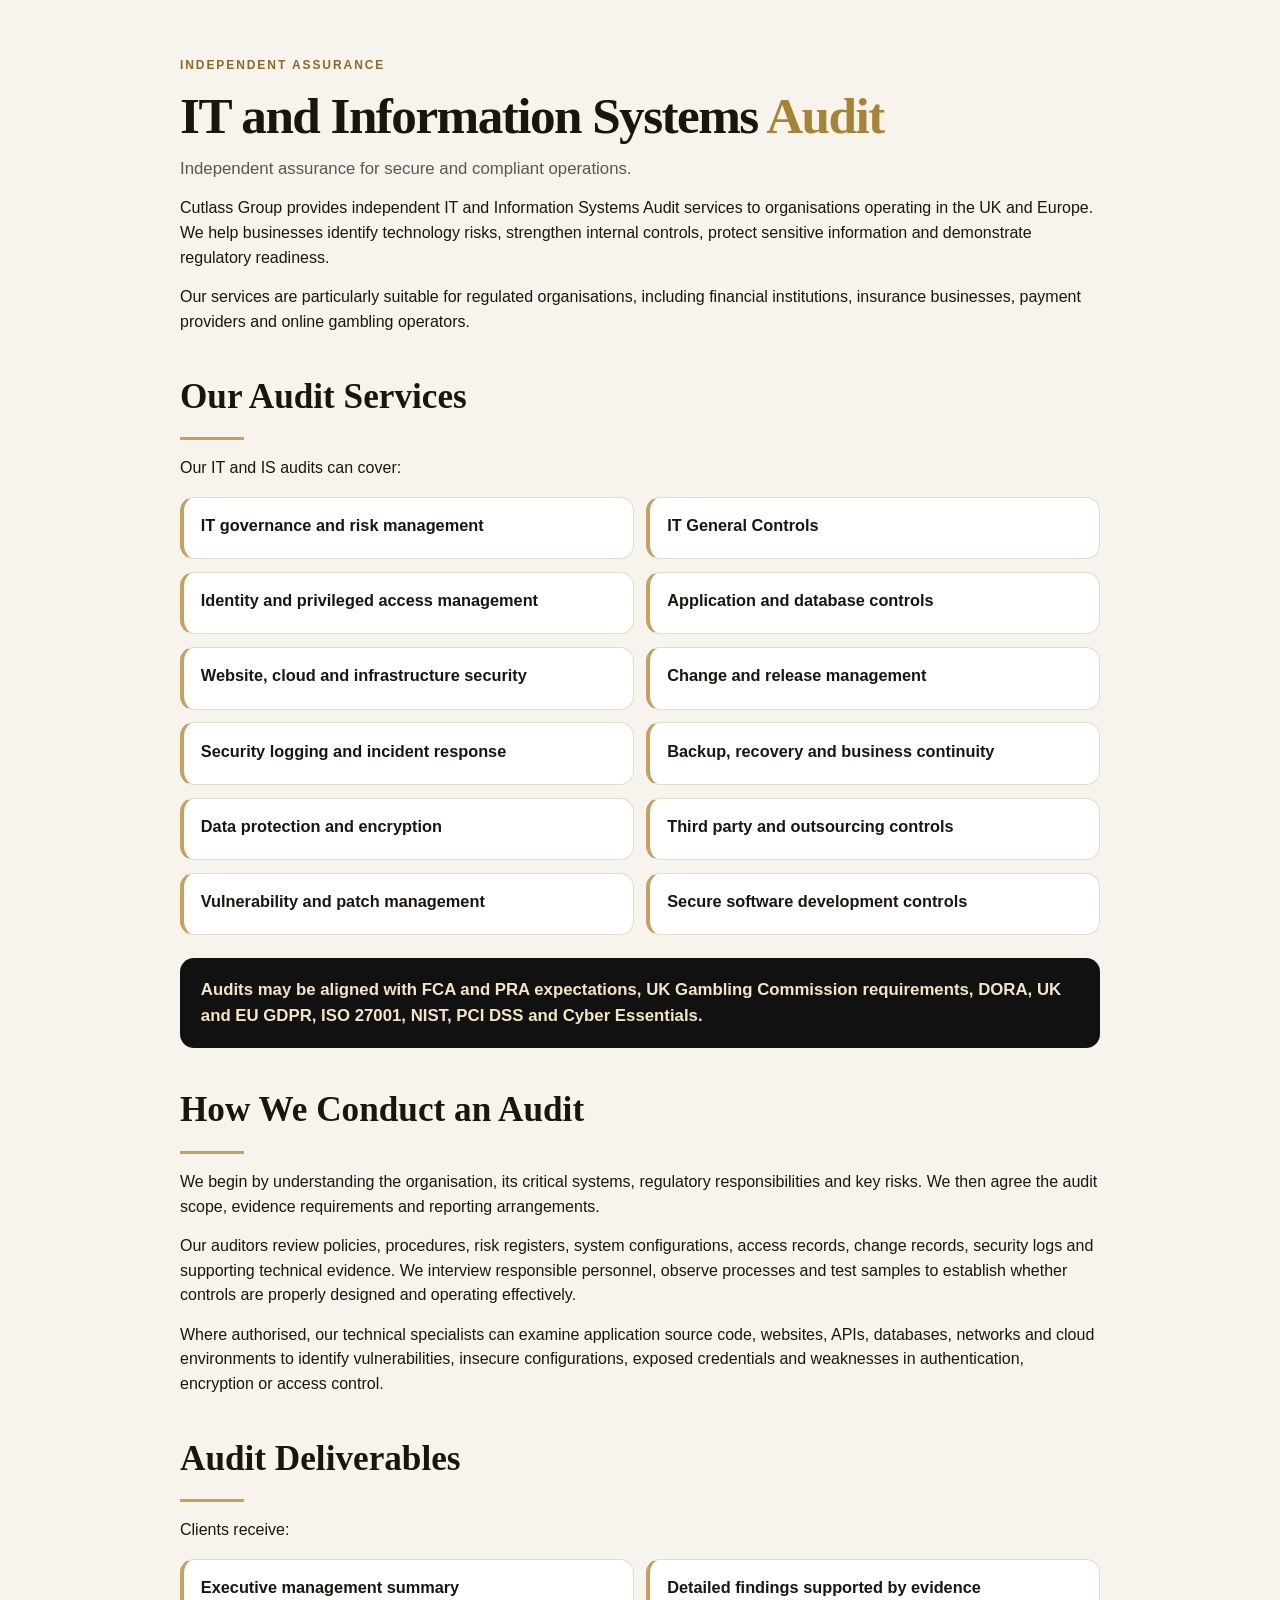
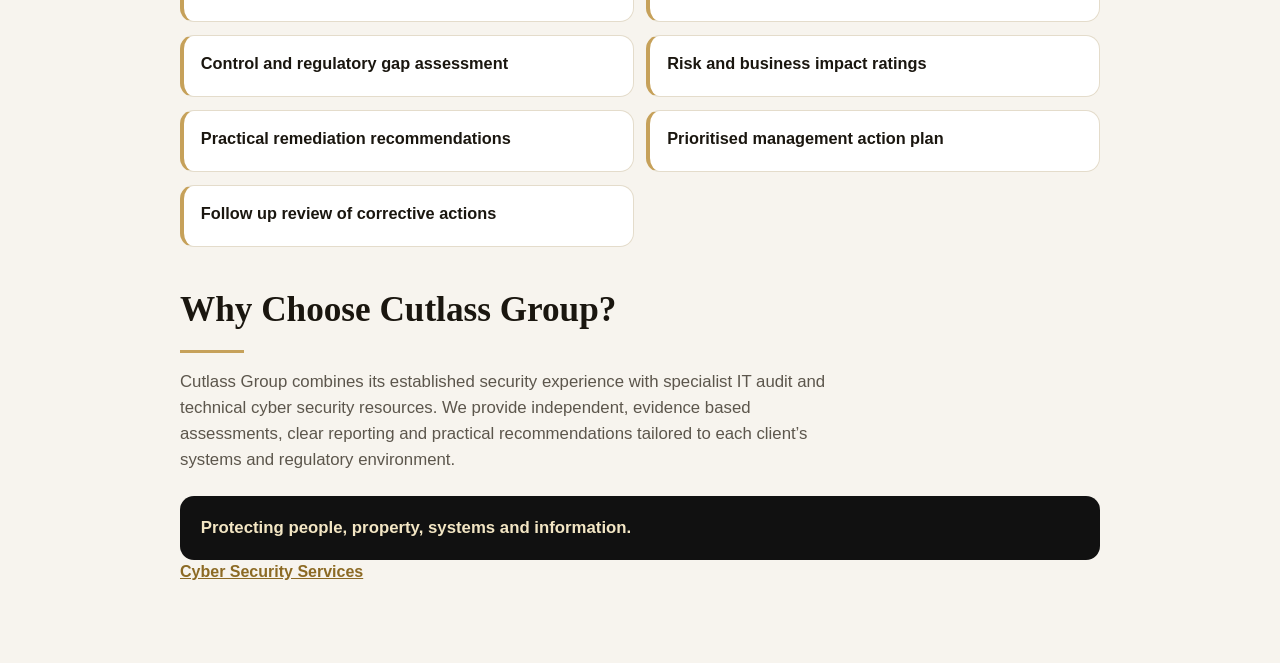
==== commit 31606b02: "Split the audit and the other cyber security services into two pages. Co-authored-by: Cursor <cursor" ====
--- a/index.html
+++ b/index.html
@@ -3,14 +3,12 @@
 <head>
   <meta charset="UTF-8">
   <meta name="viewport" content="width=device-width, initial-scale=1">
-  <title>Cyber Security Audit</title>
+  <title>IT and Information Systems Audit</title>
   <!--
-    How to add this to the Cutlass site
-    1. In WordPress, create a new page titled "Cyber Security Audit".
-    2. Paste everything inside <main class="csa"> into that page (a Custom HTML block is enough; the styles are included).
-    3. Under Appearance → Menus, add the page to the Services menu, next to Security.
-       Do not replace the existing Security page. That page stays physical security.
-    4. Their theme already supplies the site header, menu and footer. Those are only included below so this file can be opened on its own.
+    Tab 1 of 2 under Services.
+    Create a new menu item titled "IT and Information Systems Audit".
+    Paste the style block and everything inside main into a Custom HTML block on that page.
+    Do not replace the existing Security tab. The other file, cyber-security-services.html, is the second tab.
   -->
   <style>
     .csa {
@@ -54,6 +52,7 @@
       font-weight: 560;
     }
     .csa-rule { width: 64px; height: 3px; margin: 0 0 1rem; border: 0; background: var(--gold); }
+    .csa p { margin: 0 0 0.9rem; }
     .csa-list, .csa-grid { display: grid; gap: 0.8rem; margin: 1rem 0 0; padding: 0; list-style: none; }
     .csa-grid { grid-template-columns: 1fr 1fr; }
     .csa-card {
@@ -65,6 +64,7 @@
     }
     .csa-card h3 { margin: 0 0 0.3rem; font-size: 1.02rem; }
     .csa-card p { margin: 0; color: var(--muted); }
+    .csa-align { margin-top: 1.1rem; }
     .csa-close {
       margin-top: 1.4rem;
       padding: 1.2rem 1.3rem;
@@ -72,8 +72,9 @@
       background: #111;
       color: #f3e6c4;
     }
-    .csa-close p { margin: 0; font-size: 1.05rem; }
-    .csa-note { margin: 1rem 0 0; color: var(--muted); font-size: 0.92rem; font-style: italic; }
+    .csa-close p { margin: 0; font-size: 1.05rem; font-weight: 700; }
+    .csa-more { margin: 1.6rem 0 0; }
+    .csa-more a { color: #8c6a24; font-weight: 700; }
     @media (max-width: 720px) {
       .csa-grid { grid-template-columns: 1fr; }
     }
@@ -82,89 +83,59 @@
 <body style="margin:0;background:#f7f4ee;">
   <main class="csa">
     <div class="csa-wrap">
-      <p class="csa-kicker">Information systems audit</p>
-      <h1>Cyber Security <span>Audit</span></h1>
-      <p class="csa-lead">Regulated organisations need to show that technology, information security and operational resilience controls are designed, implemented and reviewed. These audit services follow the requirements of the bodies below, in the UK, Europe and abroad.</p>
+      <p class="csa-kicker">Independent assurance</p>
+      <h1>IT and Information Systems <span>Audit</span></h1>
+      <p class="csa-lead">Independent assurance for secure and compliant operations.</p>
+      <p>Cutlass Group provides independent IT and Information Systems Audit services to organisations operating in the UK and Europe. We help businesses identify technology risks, strengthen internal controls, protect sensitive information and demonstrate regulatory readiness.</p>
+      <p>Our services are particularly suitable for regulated organisations, including financial institutions, insurance businesses, payment providers and online gambling operators.</p>
 
-      <h2>VAPT</h2>
+      <h2>Our Audit Services</h2>
       <hr class="csa-rule">
-      <p class="csa-lead">Vulnerability assessment and penetration testing across applications, interfaces, infrastructure, and people facing exercises.</p>
+      <p>Our IT and IS audits can cover:</p>
       <ul class="csa-grid">
-        <li class="csa-card"><h3>Web Application Penetration Testing (OWASP Top 10)</h3></li>
-        <li class="csa-card"><h3>API Security Testing</h3></li>
-        <li class="csa-card"><h3>Network &amp; Infrastructure Penetration Testing</h3></li>
-        <li class="csa-card"><h3>Cloud Security Assessment (AWS, Azure)</h3></li>
-        <li class="csa-card"><h3>Adversary Simulation</h3></li>
-        <li class="csa-card"><h3>Social Engineering &amp; Phishing Simulation</h3></li>
+        <li class="csa-card"><h3>IT governance and risk management</h3></li>
+        <li class="csa-card"><h3>IT General Controls</h3></li>
+        <li class="csa-card"><h3>Identity and privileged access management</h3></li>
+        <li class="csa-card"><h3>Application and database controls</h3></li>
+        <li class="csa-card"><h3>Website, cloud and infrastructure security</h3></li>
+        <li class="csa-card"><h3>Change and release management</h3></li>
+        <li class="csa-card"><h3>Security logging and incident response</h3></li>
+        <li class="csa-card"><h3>Backup, recovery and business continuity</h3></li>
+        <li class="csa-card"><h3>Data protection and encryption</h3></li>
+        <li class="csa-card"><h3>Third party and outsourcing controls</h3></li>
+        <li class="csa-card"><h3>Vulnerability and patch management</h3></li>
+        <li class="csa-card"><h3>Secure software development controls</h3></li>
+      </ul>
+      <div class="csa-close csa-align">
+        <p>Audits may be aligned with FCA and PRA expectations, UK Gambling Commission requirements, DORA, UK and EU GDPR, ISO 27001, NIST, PCI DSS and Cyber Essentials.</p>
+      </div>
+
+      <h2>How We Conduct an Audit</h2>
+      <hr class="csa-rule">
+      <p>We begin by understanding the organisation, its critical systems, regulatory responsibilities and key risks. We then agree the audit scope, evidence requirements and reporting arrangements.</p>
+      <p>Our auditors review policies, procedures, risk registers, system configurations, access records, change records, security logs and supporting technical evidence. We interview responsible personnel, observe processes and test samples to establish whether controls are properly designed and operating effectively.</p>
+      <p>Where authorised, our technical specialists can examine application source code, websites, APIs, databases, networks and cloud environments to identify vulnerabilities, insecure configurations, exposed credentials and weaknesses in authentication, encryption or access control.</p>
+
+      <h2>Audit Deliverables</h2>
+      <hr class="csa-rule">
+      <p>Clients receive:</p>
+      <ul class="csa-grid">
+        <li class="csa-card"><h3>Executive management summary</h3></li>
+        <li class="csa-card"><h3>Detailed findings supported by evidence</h3></li>
+        <li class="csa-card"><h3>Control and regulatory gap assessment</h3></li>
+        <li class="csa-card"><h3>Risk and business impact ratings</h3></li>
+        <li class="csa-card"><h3>Practical remediation recommendations</h3></li>
+        <li class="csa-card"><h3>Prioritised management action plan</h3></li>
+        <li class="csa-card"><h3>Follow up review of corrective actions</h3></li>
       </ul>
 
-      <h2>Compliance &amp; Audit</h2>
+      <h2>Why Choose Cutlass Group?</h2>
       <hr class="csa-rule">
-      <p class="csa-lead">Assessments and configuration reviews against stated frameworks and network controls.</p>
-      <ul class="csa-grid">
-        <li class="csa-card"><h3>PCI DSS Assessment</h3></li>
-        <li class="csa-card"><h3>NIST CSF Alignment Assessment</h3></li>
-        <li class="csa-card"><h3>FIPS 140-2 Cryptographic Implementation Review</h3></li>
-        <li class="csa-card"><h3>Infrastructure &amp; Network Security Testing</h3></li>
-        <li class="csa-card"><h3>Firewall &amp; IDS/IPS Configuration Audit</h3></li>
-        <li class="csa-card"><h3>Network Segmentation &amp; VLAN Security Review</h3></li>
-        <li class="csa-card"><h3>Secure Tunnelling Gateway Testing (IPsec / StrongSwan / DPDK)</h3></li>
-        <li class="csa-card"><h3>Regulatory Information Systems Audit</h3></li>
-      </ul>
-
-      <h2>Digital Forensics &amp; Incident Response</h2>
-      <hr class="csa-rule">
-      <p class="csa-lead">Acquisition, analysis, and incident work with the handling record kept intact.</p>
-      <ul class="csa-grid">
-        <li class="csa-card"><h3>Digital Evidence Acquisition &amp; Analysis</h3></li>
-        <li class="csa-card"><h3>Mobile Device Forensics (iOS, Android, SIM)</h3></li>
-        <li class="csa-card"><h3>Malware Analysis &amp; Reverse Engineering</h3></li>
-        <li class="csa-card"><h3>Incident Response &amp; Root Cause Analysis</h3></li>
-        <li class="csa-card"><h3>Chain of Custody Evidence Handling</h3></li>
-      </ul>
-
-      <h2>Regulatory authorities</h2>
-      <hr class="csa-rule">
-      <div class="csa-list">
-        <article class="csa-card">
-          <h3>UK Gambling Commission</h3>
-          <p>Certain remote gambling operators must arrange an annual independent security audit against controls aligned with ISO/IEC 27001.</p>
-        </article>
-        <article class="csa-card">
-          <h3>Financial Conduct Authority and Prudential Regulation Authority</h3>
-          <p>Regulated financial firms must keep effective technology governance, cyber resilience, outsourcing controls and operational resilience arrangements.</p>
-        </article>
-        <article class="csa-card">
-          <h3>European Supervisory Authorities</h3>
-          <p>Banks and other EU financial entities must meet DORA requirements for ICT risk, resilience testing, incident management, third party risk and independent audit review.</p>
-        </article>
-        <article class="csa-card">
-          <h3>Information Commissioner’s Office and European data protection authorities</h3>
-          <p>Organisations must apply appropriate technical and organisational controls for personal information and be able to show accountability.</p>
-        </article>
-        <article class="csa-card">
-          <h3>Payment card requirements</h3>
-          <p>Organisations that process cardholder information may need independent assurance against PCI DSS.</p>
-        </article>
+      <p class="csa-lead">Cutlass Group combines its established security experience with specialist IT audit and technical cyber security resources. We provide independent, evidence based assessments, clear reporting and practical recommendations tailored to each client’s systems and regulatory environment.</p>
+      <div class="csa-close">
+        <p>Protecting people, property, systems and information.</p>
       </div>
-
-      <h2>Why Choose Us?</h2>
-      <hr class="csa-rule">
-      <p class="csa-lead">Assessments are independent and risk based, covering the regulatory requirement and the practical business risk. The work includes evidence review, stakeholder interviews, control testing and clear reporting.</p>
-      <p>Clients receive:</p>
-      <ul class="csa-grid">
-        <li class="csa-card"><h3>Clearly defined audit scope and objectives</h3></li>
-        <li class="csa-card"><h3>Evidence based findings and risk ratings</h3></li>
-        <li class="csa-card"><h3>Regulatory and control gap analysis</h3></li>
-        <li class="csa-card"><h3>Practical, prioritised recommendations</h3></li>
-        <li class="csa-card"><h3>Management action and remediation plans</h3></li>
-        <li class="csa-card"><h3>Follow up reviews to confirm corrective actions</h3></li>
-      </ul>
-
-      <div class="csa-close">
-        <p>We help organisations identify control weaknesses, strengthen regulatory readiness and provide management with clear assurance over critical information systems.</p>
-      </div>
-      <p class="csa-note">Formal regulatory, certification or statutory audits will only be undertaken where the required auditor qualifications, independence and regulatory eligibility criteria are satisfied.</p>
+      <p class="csa-more"><a href="cyber-security-services.html">Cyber Security Services</a></p>
     </div>
   </main>
 </body>
